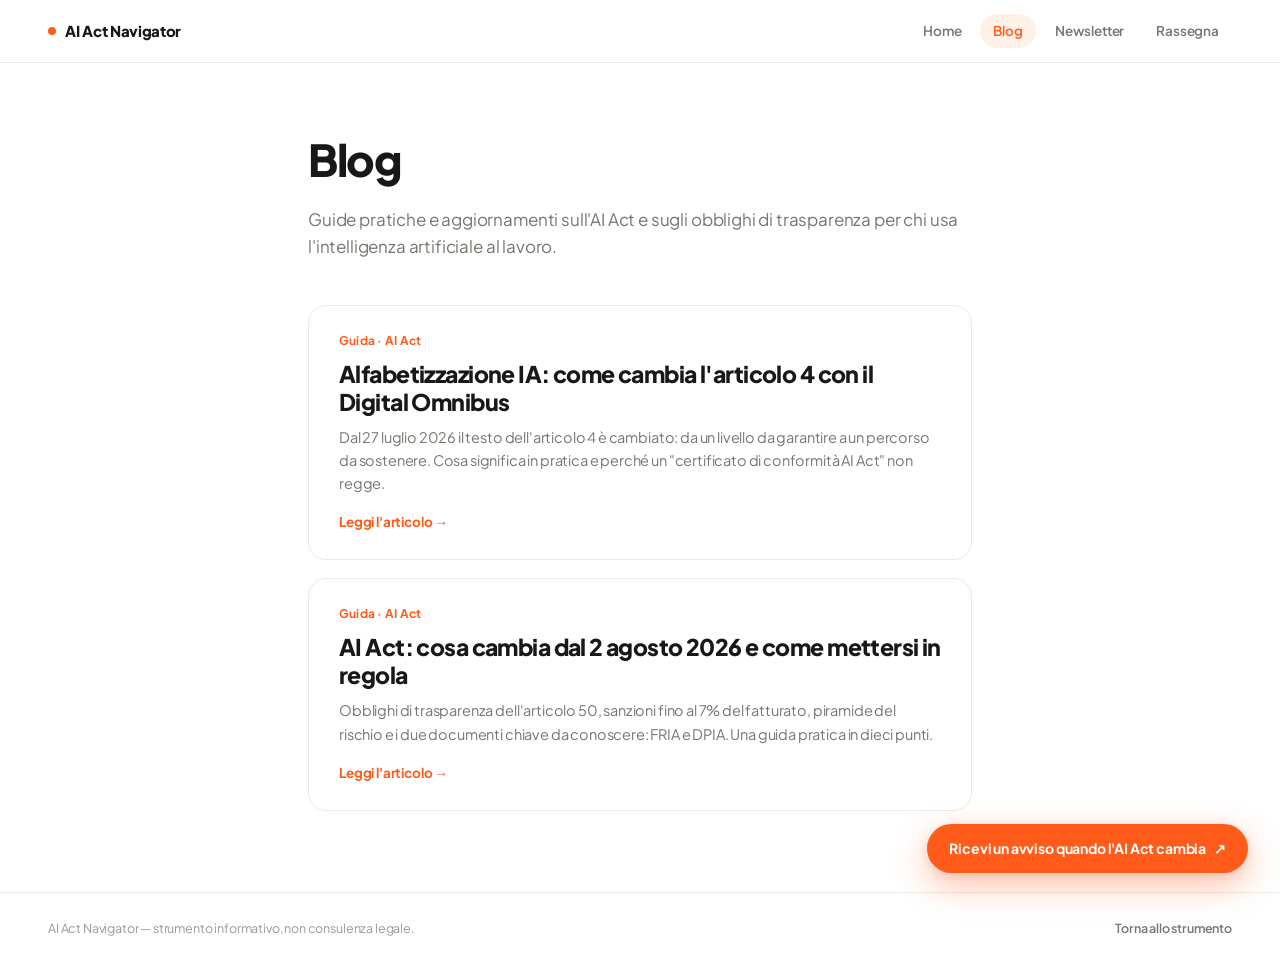
==== blog/index.html @ d11a92fd "Add files via upload" ====
<!DOCTYPE html>
<html lang="it">
<head>
<meta charset="UTF-8">
<meta name="viewport" content="width=device-width, initial-scale=1.0">
<title>Blog — AI Act Navigator</title>
<meta name="description" content="Guide pratiche e aggiornamenti sull'AI Act e sugli obblighi di trasparenza per chi usa l'intelligenza artificiale al lavoro.">
<link rel="canonical" href="https://aiactnavigator.it/blog/">
<meta property="og:type" content="website">
<meta property="og:site_name" content="AI Act Navigator">
<meta property="og:locale" content="it_IT">
<meta property="og:url" content="https://aiactnavigator.it/blog/">
<meta property="og:title" content="Blog — AI Act Navigator">
<meta property="og:description" content="Guide pratiche e aggiornamenti sull'AI Act e sugli obblighi di trasparenza per chi usa l'intelligenza artificiale al lavoro.">
<meta property="og:image" content="https://aiactnavigator.it/social-preview.png">
<meta name="twitter:card" content="summary_large_image">
<link rel="stylesheet" href="blog.css">
<script>
  window.POSTHOG_KEY  = "phc_ztKfsSiGTJtMEuhjNR8WUJCzQY9SNWQqMwgVBei7rF7u";   // Project API Key (EU)
  window.POSTHOG_HOST = "https://eu.i.posthog.com";     // UE (usa https://us.i.posthog.com se il progetto è negli USA)
  if (window.POSTHOG_KEY && window.POSTHOG_KEY.indexOf("<") === -1) {
    !function(t,e){var o,n,p,r;e.__SV||(window.posthog=e,e._i=[],e.init=function(i,s,a){function g(t,e){var o=e.split(".");2==o.length&&(t=t[o[0]],e=o[1]),t[e]=function(){t.push([e].concat(Array.prototype.slice.call(arguments,0)))}}(p=t.createElement("script")).type="text/javascript",p.async=!0,p.src=s.api_host+"/static/array.js",(r=t.getElementsByTagName("script")[0]).parentNode.insertBefore(p,r);var u=e;for(void 0!==a?u=e[a]=[]:a="posthog",u.people=u.people||[],u.toString=function(t){var e="posthog";return"posthog"!==a&&(e+="."+a),t||(e+=" (stub)"),e},u.people.toString=function(){return u.toString(1)+".people (stub)"},o="capture identify alias people.set people.set_once set_config register register_once unregister opt_out_capturing has_opted_out_capturing opt_in_capturing reset isFeatureEnabled onFeatureFlags getFeatureFlag getFeatureFlagPayload reloadFeatureFlags group updateEarlyAccessFeatureEnrollment getEarlyAccessFeatures getActiveMatchingSurveys getSurveys getNextSurveyStep onSessionId".split(" "),n=0;n<o.length;n++)g(u,o[n]);e._i.push([i,s,a])},e.__SV=1)}(document,window.posthog||[]);
    posthog.init(window.POSTHOG_KEY,{api_host:window.POSTHOG_HOST,persistence:"memory",capture_pageview:true});
  }
</script>
</head>
<body>
<header class="site-head">
  <a class="site-brand" href="/"><span class="dot"></span>AI Act Navigator</a>
  <nav class="site-nav">
    <a href="/">Home</a>
    <a href="/blog/" class="is-active">Blog</a>
    <a href="/newsletter/">Newsletter</a>
    <a href="/parlano/">Rassegna</a>
  </nav>
</header>
<div class="blog-head">
  <h1>Blog</h1>
  <p>Guide pratiche e aggiornamenti sull'AI Act e sugli obblighi di trasparenza per chi usa l'intelligenza artificiale al lavoro.</p>
</div>
<div class="post-list">
  <a class="post-card" href="/blog/ai-act-formazione-certificazione.html">
    <div class="pc-kicker">Guida · AI Act</div>
    <h2>Alfabetizzazione IA: come cambia l'articolo 4 con il Digital Omnibus</h2>
    <p>Dal 27 luglio 2026 il testo dell'articolo 4 è cambiato: da un livello da garantire a un percorso da sostenere. Cosa significa in pratica e perché un "certificato di conformità AI Act" non regge.</p>
    <span class="pc-more">Leggi l'articolo →</span>
  </a>
  <a class="post-card" href="/blog/ai-act-2-agosto-2026.html">
    <div class="pc-kicker">Guida · AI Act</div>
    <h2>AI Act: cosa cambia dal 2 agosto 2026 e come mettersi in regola</h2>
    <p>Obblighi di trasparenza dell'articolo 50, sanzioni fino al 7% del fatturato, piramide del rischio e i due documenti chiave da conoscere: FRIA e DPIA. Una guida pratica in dieci punti.</p>
    <span class="pc-more">Leggi l'articolo →</span>
  </a>
</div>
<footer class="site-foot">
  <span>AI Act Navigator — strumento informativo, non consulenza legale.</span>
  <span><a href="/">Torna allo strumento</a></span>
</footer>
<a class="nl-float" href="/newsletter/">Ricevi un avviso quando l'AI Act cambia <span aria-hidden="true">↗</span></a>
</body>
</html>
---- blog/blog.css ----
@font-face{font-family:'Plus Jakarta Sans';font-style:normal;font-weight:200 800;font-display:swap;src:url([data-uri]) format('woff2')}
:root{
  --bg:#ffffff;--card:#ffffff;--panel:#f6f6f3;--panel-2:#f0efea;
  --line:#eae9e3;--line-2:#dddbd3;--txt:#181817;--muted:#77756e;--muted-2:#9a988f;
  --accent:#ff5b1a;--accent-soft:#fff0e8;--black:#131311;
  --green:#1f8f5c;--green-bg:#e7f3ec;--red:#c8324b;--red-bg:#fbe6ea;
}
*{box-sizing:border-box}
html{scroll-behavior:smooth}
html,body{margin:0;padding:0}
body{background:var(--bg);color:var(--txt);
  font-family:"Plus Jakarta Sans",-apple-system,BlinkMacSystemFont,"Segoe UI",Roboto,Helvetica,Arial,sans-serif;
  line-height:1.5;-webkit-font-smoothing:antialiased;letter-spacing:-.01em}
a{color:inherit}

/* ---------- top nav ---------- */
.site-head{position:sticky;top:0;z-index:50;display:flex;align-items:center;justify-content:space-between;
  gap:16px;padding:14px clamp(20px,4vw,48px);background:rgba(255,255,255,.86);backdrop-filter:saturate(180%) blur(10px);
  border-bottom:1px solid var(--line)}
.site-brand{display:inline-flex;align-items:center;gap:9px;font-weight:800;font-size:15px;letter-spacing:-.02em;text-decoration:none;color:var(--txt)}
.site-brand .dot{width:8px;height:8px;border-radius:50%;background:var(--accent)}
.site-nav{display:flex;gap:6px}
.site-nav a{font-size:13.5px;font-weight:600;color:var(--muted);text-decoration:none;padding:7px 13px;border-radius:999px;transition:.15s}
.site-nav a:hover{color:var(--txt);background:var(--panel)}
.site-nav a.is-active{color:var(--accent);background:var(--accent-soft)}

/* ---------- article layout ---------- */
.article-shell{max-width:1180px;margin:0 auto;padding:0 clamp(20px,4vw,48px)}
.article-grid{display:grid;grid-template-columns:238px minmax(0,720px);gap:clamp(32px,5vw,72px);
  justify-content:center;align-items:start;padding:clamp(34px,5vh,64px) 0 clamp(64px,9vh,110px)}

/* indice laterale */
.toc{position:sticky;top:88px;align-self:start}
.toc-label{font-size:11px;font-weight:700;letter-spacing:.08em;text-transform:uppercase;color:var(--muted-2);margin:0 0 14px;padding-left:26px}
.toc nav{display:flex;flex-direction:column;gap:2px}
.toc a{position:relative;display:block;text-decoration:none;color:var(--muted);font-size:13.5px;line-height:1.4;
  font-weight:500;padding:7px 8px 7px 26px;border-radius:8px;transition:.15s}
.toc a::before{content:"";position:absolute;left:0;top:50%;transform:translateY(-50%);width:14px;height:2px;
  border-radius:2px;background:var(--line-2);transition:.18s}
.toc a:hover{color:var(--txt)}
.toc a:hover::before{background:var(--muted-2)}
.toc a.active{color:var(--accent);font-weight:700}
.toc a.active::before{background:var(--accent);width:20px;left:-2px}

/* colonna testo */
.post{min-width:0}
.post-kicker{font-size:12.5px;font-weight:700;letter-spacing:.02em;color:var(--accent);margin:0 0 14px}
.post h1{font-size:clamp(28px,4vw,40px);line-height:1.12;font-weight:800;letter-spacing:-.03em;margin:0 0 16px}
.post-meta{font-size:13px;color:var(--muted-2);font-weight:500;margin:0 0 30px}
.post .lead{font-size:clamp(16px,1.9vw,18.5px);line-height:1.6;color:var(--txt);margin:0 0 20px}
.post p{font-size:16px;line-height:1.72;color:#2b2a27;margin:0 0 18px}
.post h2{font-size:clamp(21px,2.6vw,26px);font-weight:800;letter-spacing:-.025em;line-height:1.2;
  margin:52px 0 16px;padding-top:6px;scroll-margin-top:92px}
.post h3{font-size:clamp(17px,2vw,19px);font-weight:700;letter-spacing:-.02em;margin:34px 0 12px;scroll-margin-top:92px}
.post ul,.post ol{margin:0 0 18px;padding-left:22px}
.post li{font-size:16px;line-height:1.66;color:#2b2a27;margin:0 0 9px}
.post li::marker{color:var(--muted-2)}
.post strong{font-weight:700;color:var(--txt)}
.post a{color:var(--accent);text-decoration:none;font-weight:600;border-bottom:1px solid transparent;transition:.15s}
.post a:hover{border-bottom-color:var(--accent)}
.post hr{border:none;height:1px;background:var(--line);margin:44px 0}

/* tabella */
.table-wrap{overflow-x:auto;margin:0 0 22px;border:1px solid var(--line);border-radius:14px}
.post table{width:100%;border-collapse:collapse;font-size:14.5px;min-width:520px}
.post th,.post td{text-align:left;padding:13px 16px;vertical-align:top;line-height:1.5;border-bottom:1px solid var(--line)}
.post thead th{background:var(--panel);font-weight:700;color:var(--txt);font-size:13.5px}
.post tbody tr:last-child td{border-bottom:none}
.post td:first-child,.post th:first-child{font-weight:600;color:var(--txt);background:#fcfcfb;width:26%}

/* outro + cta */
.dl-row{display:flex;flex-wrap:wrap;gap:10px;margin:2px 0 22px}
.post a.dl-btn{display:inline-flex;align-items:center;gap:8px;font-size:13.5px;font-weight:600;color:var(--txt);text-decoration:none;background:var(--card);border:1px solid var(--line);border-bottom:1px solid var(--line);border-radius:10px;padding:9px 14px;transition:.15s}
.post a.dl-btn:hover{border-color:var(--accent);color:var(--accent)}
.dl-btn svg{width:16px;height:16px;color:var(--accent);flex:none}
.dl-note{font-size:12.5px;color:var(--muted-2);margin:0 0 22px}
.post .lawquote{border-left:3px solid var(--line-2);padding:4px 0 4px 16px;margin:0 0 18px;color:#3a3a37;font-size:15px;line-height:1.65}
.nl-float{position:fixed;right:clamp(16px,3vw,32px);bottom:clamp(16px,3vh,32px);z-index:60;display:inline-flex;align-items:center;gap:8px;background:var(--accent);color:#fff;text-decoration:none;font-weight:700;font-size:14px;padding:14px 22px;border-radius:999px;box-shadow:0 12px 34px rgba(255,91,26,.38),0 2px 10px rgba(24,22,18,.12);border-bottom:none;transition:.16s}
.nl-float:hover{background:#e24a0f;color:#fff;transform:translateY(-2px);box-shadow:0 16px 40px rgba(255,91,26,.46),0 3px 12px rgba(24,22,18,.14)}
.nl-float.left{left:clamp(16px,3vw,32px);right:auto}
@media(max-width:560px){.nl-float{font-size:13px;padding:12px 16px;right:12px;bottom:12px}.nl-float.left{left:12px;right:auto}}
.post-outro{font-size:15.5px;line-height:1.7;color:var(--muted);font-style:italic}
.post-cta{margin-top:40px;padding:26px 28px;background:var(--panel);border:1px solid var(--line);border-radius:18px;
  display:flex;flex-wrap:wrap;align-items:center;justify-content:space-between;gap:16px}
.post-cta p{margin:0;font-size:16px;font-weight:600;color:var(--txt)}
.post a.cta-btn{display:inline-flex;align-items:center;gap:8px;background:var(--accent);color:#fff;text-decoration:none;border-bottom:none;
  font-weight:700;font-size:14.5px;padding:13px 22px;border-radius:999px;box-shadow:0 8px 22px rgba(255,91,26,.28);transition:.15s;white-space:nowrap}
.post a.cta-btn:hover{transform:translateY(-1px);color:#fff;border-bottom:none}

/* ---------- blog index ---------- */
.blog-head{max-width:760px;margin:0 auto;padding:clamp(40px,7vh,80px) clamp(20px,4vw,48px) 8px}
.blog-head h1{font-size:clamp(30px,4.4vw,44px);font-weight:800;letter-spacing:-.03em;margin:0 0 14px}
.blog-head p{font-size:clamp(15px,1.8vw,17px);line-height:1.6;color:var(--muted);margin:0}
.post-list{max-width:760px;margin:0 auto;padding:clamp(28px,4vh,44px) clamp(20px,4vw,48px) clamp(60px,9vh,110px);display:flex;flex-direction:column;gap:18px}
.post-card{display:block;text-decoration:none;color:inherit;border:1px solid var(--line);border-radius:18px;
  padding:26px clamp(22px,3vw,30px);transition:.16s;background:var(--card)}
.post-card:hover{border-color:var(--line-2);box-shadow:0 12px 30px rgba(24,22,18,.06);transform:translateY(-2px)}
.post-card .pc-kicker{font-size:12px;font-weight:700;letter-spacing:.02em;color:var(--accent);margin:0 0 10px}
.post-card h2{font-size:clamp(19px,2.4vw,23px);font-weight:800;letter-spacing:-.025em;line-height:1.22;margin:0 0 10px;color:var(--txt)}
.post-card p{font-size:14.5px;line-height:1.6;color:var(--muted);margin:0 0 14px}
.post-card .pc-more{font-size:13.5px;font-weight:700;color:var(--accent);display:inline-flex;align-items:center;gap:6px}

/* ---------- footer ---------- */
.site-foot{border-top:1px solid var(--line);padding:26px clamp(20px,4vw,48px);display:flex;flex-wrap:wrap;gap:8px 20px;
  align-items:center;justify-content:space-between;font-size:12.5px;color:var(--muted-2)}
.site-foot a{color:var(--muted);text-decoration:none;font-weight:600}
.site-foot a:hover{color:var(--accent)}

/* ---------- responsive ---------- */
@media(max-width:900px){
  .article-grid{grid-template-columns:minmax(0,720px);just-content:center;padding-top:30px}
  .toc{display:none}
}
@media(max-width:520px){
  .post p,.post li{font-size:15.5px}
  .post-cta{flex-direction:column;align-items:flex-start}
}
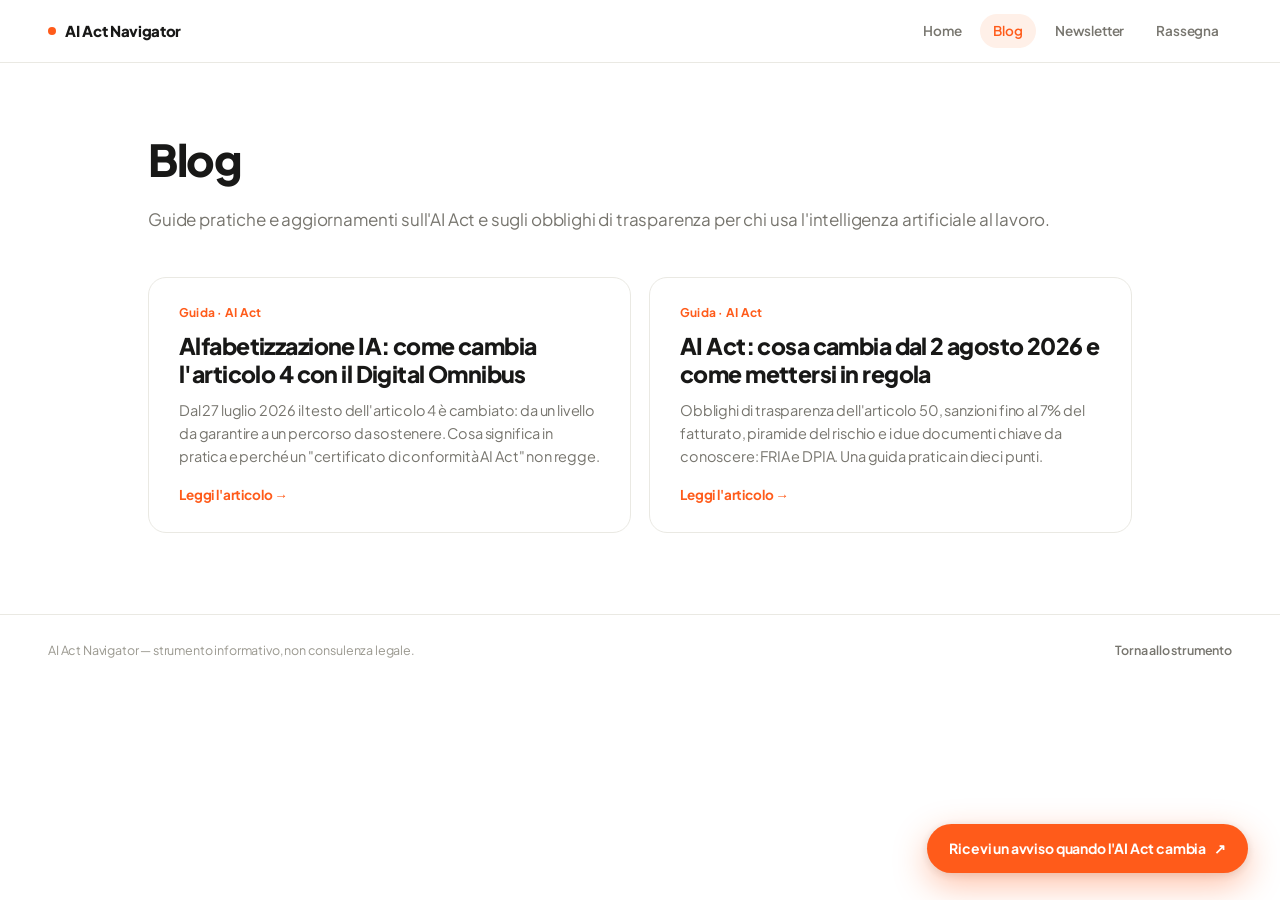
==== commit 3290c89a: "Add files via upload" ====
--- a/blog/index.html
+++ b/blog/index.html
@@ -57,5 +57,6 @@
   <span><a href="/">Torna allo strumento</a></span>
 </footer>
 <a class="nl-float" href="/newsletter/">Ricevi un avviso quando l'AI Act cambia <span aria-hidden="true">↗</span></a>
+<script>(function(){var btn=document.querySelector('.nl-float'),ft=document.querySelector('.site-foot');if(!btn||!ft||!('IntersectionObserver' in window))return;new IntersectionObserver(function(es){es.forEach(function(e){btn.classList.toggle('at-end',e.isIntersecting);});},{threshold:0}).observe(ft);})();</script>
 </body>
 </html>
--- a/blog/blog.css
+++ b/blog/blog.css
@@ -73,12 +73,27 @@
 .post a.dl-btn{display:inline-flex;align-items:center;gap:8px;font-size:13.5px;font-weight:600;color:var(--txt);text-decoration:none;background:var(--card);border:1px solid var(--line);border-bottom:1px solid var(--line);border-radius:10px;padding:9px 14px;transition:.15s}
 .post a.dl-btn:hover{border-color:var(--accent);color:var(--accent)}
 .dl-btn svg{width:16px;height:16px;color:var(--accent);flex:none}
+.art-fig{margin:24px 0}
+.art-fig img{display:block;width:100%;border-radius:14px;border:1px solid var(--line)}
+.art-fig figcaption{font-size:12.5px;color:var(--muted-2);margin-top:8px;text-align:center;line-height:1.5}
+.art-ph{display:flex;flex-direction:column;align-items:center;justify-content:center;gap:6px;text-align:center;min-height:210px;background:var(--panel);border:1.5px dashed var(--line-2);border-radius:14px;color:var(--muted);font-size:13px;line-height:1.5;padding:26px}
+.art-ph b{color:var(--accent);font-weight:700;font-size:12px;letter-spacing:.04em;text-transform:uppercase}
+.eu-icons{display:flex;flex-wrap:wrap;gap:14px;margin:22px 0}
+.eu-icon{flex:1;min-width:150px;display:flex;flex-direction:column;align-items:center;gap:12px;text-align:center;background:var(--card);border:1px solid var(--line);border-radius:14px;padding:22px 16px}
+.eu-icon .eu-ph{width:60px;height:60px;display:flex;align-items:center;justify-content:center;background:var(--panel);border:1.5px dashed var(--line-2);border-radius:10px;color:var(--muted-2);font-size:10px;text-align:center;line-height:1.2}
+.eu-icon img{height:46px;width:auto;max-width:100%}
+.eu-icon b{font-size:13.5px;color:var(--txt)}
+.eu-icon span{font-size:12px;color:var(--muted);line-height:1.45}
 .dl-note{font-size:12.5px;color:var(--muted-2);margin:0 0 22px}
 .post .lawquote{border-left:3px solid var(--line-2);padding:4px 0 4px 16px;margin:0 0 18px;color:#3a3a37;font-size:15px;line-height:1.65}
 .nl-float{position:fixed;right:clamp(16px,3vw,32px);bottom:clamp(16px,3vh,32px);z-index:60;display:inline-flex;align-items:center;gap:8px;background:var(--accent);color:#fff;text-decoration:none;font-weight:700;font-size:14px;padding:14px 22px;border-radius:999px;box-shadow:0 12px 34px rgba(255,91,26,.38),0 2px 10px rgba(24,22,18,.12);border-bottom:none;transition:.16s}
 .nl-float:hover{background:#e24a0f;color:#fff;transform:translateY(-2px);box-shadow:0 16px 40px rgba(255,91,26,.46),0 3px 12px rgba(24,22,18,.14)}
 .nl-float.left{left:clamp(16px,3vw,32px);right:auto}
-@media(max-width:560px){.nl-float{font-size:13px;padding:12px 16px;right:12px;bottom:12px}.nl-float.left{left:12px;right:auto}}
+@media(max-width:560px){
+  .nl-float,.nl-float.left{left:50%;right:auto;transform:translateX(-50%);font-size:13px;padding:12px 18px;bottom:14px;opacity:.5}
+  .nl-float:hover{transform:translateX(-50%)}
+  .nl-float.at-end{opacity:1}
+}
 .post-outro{font-size:15.5px;line-height:1.7;color:var(--muted);font-style:italic}
 .post-cta{margin-top:40px;padding:26px 28px;background:var(--panel);border:1px solid var(--line);border-radius:18px;
   display:flex;flex-wrap:wrap;align-items:center;justify-content:space-between;gap:16px}
@@ -88,10 +103,11 @@
 .post a.cta-btn:hover{transform:translateY(-1px);color:#fff;border-bottom:none}
 
 /* ---------- blog index ---------- */
-.blog-head{max-width:760px;margin:0 auto;padding:clamp(40px,7vh,80px) clamp(20px,4vw,48px) 8px}
+.blog-head{max-width:1080px;margin:0 auto;padding:clamp(40px,7vh,80px) clamp(20px,4vw,48px) 8px}
 .blog-head h1{font-size:clamp(30px,4.4vw,44px);font-weight:800;letter-spacing:-.03em;margin:0 0 14px}
 .blog-head p{font-size:clamp(15px,1.8vw,17px);line-height:1.6;color:var(--muted);margin:0}
-.post-list{max-width:760px;margin:0 auto;padding:clamp(28px,4vh,44px) clamp(20px,4vw,48px) clamp(60px,9vh,110px);display:flex;flex-direction:column;gap:18px}
+.post-list{max-width:1080px;margin:0 auto;padding:clamp(28px,4vh,44px) clamp(20px,4vw,48px) clamp(60px,9vh,110px);display:grid;grid-template-columns:repeat(2,1fr);gap:18px}
+  @media(max-width:760px){.post-list{grid-template-columns:1fr}}
 .post-card{display:block;text-decoration:none;color:inherit;border:1px solid var(--line);border-radius:18px;
   padding:26px clamp(22px,3vw,30px);transition:.16s;background:var(--card)}
 .post-card:hover{border-color:var(--line-2);box-shadow:0 12px 30px rgba(24,22,18,.06);transform:translateY(-2px)}
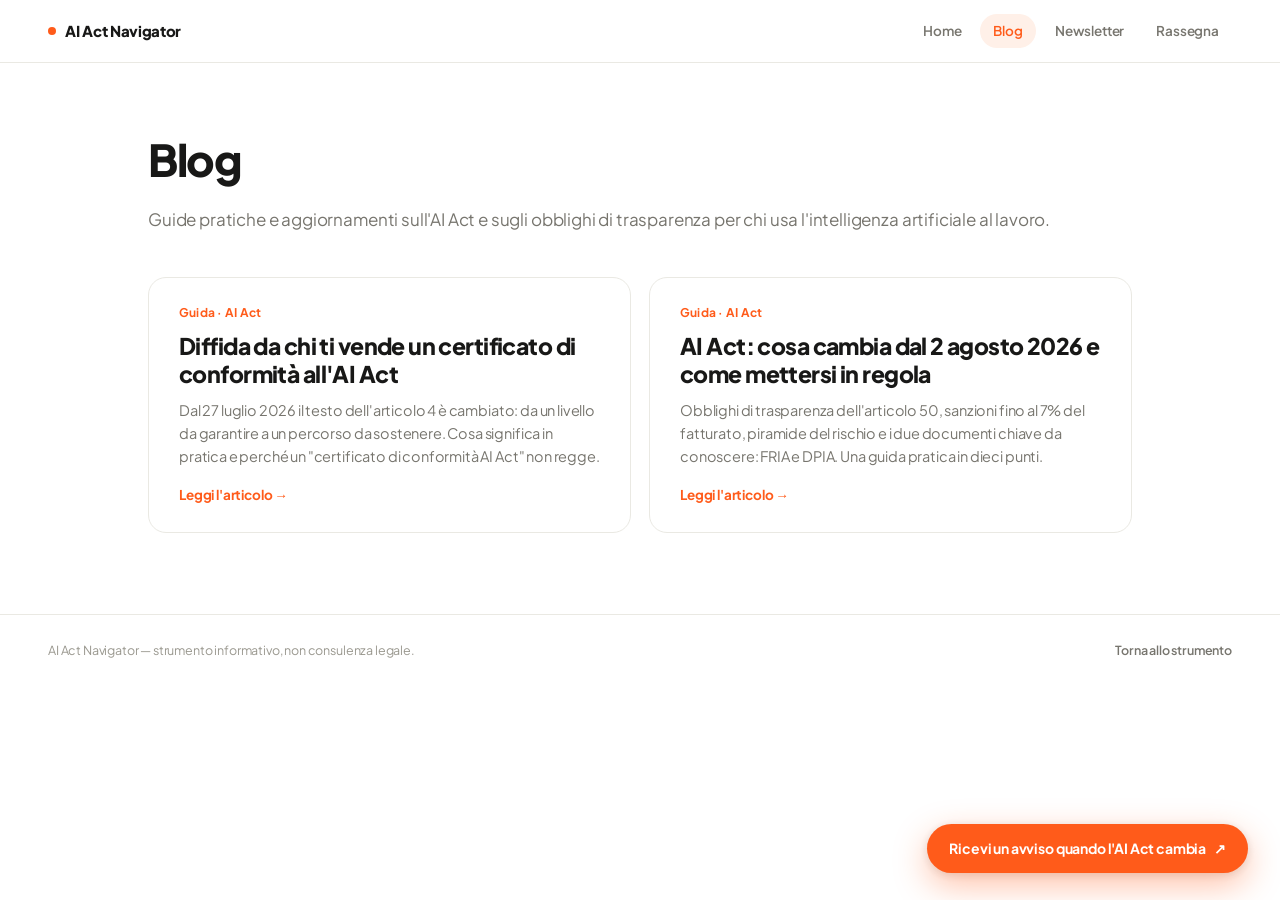
==== commit 9a8e4163: "Add files via upload" ====
--- a/blog/index.html
+++ b/blog/index.html
@@ -34,6 +34,24 @@
     <a href="/parlano/">Rassegna</a>
   </nav>
 </header>
+<button class="hamburger" id="hamburger" aria-label="Apri menu" onclick="var m=document.getElementById('mobileMenu');var o=!m.classList.contains('open');m.classList.toggle('open',o);this.classList.toggle('is-open',o);m.setAttribute('aria-hidden',!o);document.body.style.overflow=o?'hidden':''"><span></span><span></span><span></span></button>
+<nav class="mobile-menu" id="mobileMenu" aria-hidden="true">
+  <a class="mm-item" href="/">Home</a>
+  <a class="mm-item" href="/blog/">Blog</a>
+  <a class="mm-item" href="/newsletter/">Newsletter</a>
+  <a class="mm-item" href="/parlano/">Rassegna</a>
+  <a class="mm-item" href="/?m=ref">Riferimenti rapidi: sanzioni e date chiave</a>
+  <a class="mm-item" href="/?m=credits">Credits</a>
+  <a class="mm-item" href="/?m=privacy">Privacy</a>
+  <a class="mm-item" href="/?m=contrib">Vuoi aiutarmi a migliorare il sito?</a>
+  <div class="mm-sponsor">
+    <p class="sponsor-title">Sponsor del progetto</p>
+    <div class="sponsor-row">
+      <a class="sponsor-card" href="https://www.ansmm.it/?utm_source=aiactnavigator.it&utm_medium=referral&utm_campaign=sponsor" target="_blank" rel="noopener sponsored"><img src="/sponsor-ansmm.png" alt="ANSMM — Associazione Nazionale Social Media Manager"></a>
+      <a class="sponsor-card" href="https://www.ots-web.com/?utm_source=aiactnavigator.it&utm_medium=referral&utm_campaign=sponsor" target="_blank" rel="noopener sponsored"><img src="/sponsor-ots.png" alt="OTS"></a>
+    </div>
+  </div>
+</nav>
 <div class="blog-head">
   <h1>Blog</h1>
   <p>Guide pratiche e aggiornamenti sull'AI Act e sugli obblighi di trasparenza per chi usa l'intelligenza artificiale al lavoro.</p>
@@ -41,7 +59,7 @@
 <div class="post-list">
   <a class="post-card" href="/blog/ai-act-formazione-certificazione.html">
     <div class="pc-kicker">Guida · AI Act</div>
-    <h2>Alfabetizzazione IA: come cambia l'articolo 4 con il Digital Omnibus</h2>
+    <h2>Diffida da chi ti vende un certificato di conformità all'AI Act</h2>
     <p>Dal 27 luglio 2026 il testo dell'articolo 4 è cambiato: da un livello da garantire a un percorso da sostenere. Cosa significa in pratica e perché un "certificato di conformità AI Act" non regge.</p>
     <span class="pc-more">Leggi l'articolo →</span>
   </a>
--- a/blog/blog.css
+++ b/blog/blog.css
@@ -24,7 +24,21 @@
 .site-nav a:hover{color:var(--txt);background:var(--panel)}
 .site-nav a.is-active{color:var(--accent);background:var(--accent-soft)}
 
-/* ---------- article layout ---------- */
+.ham{display:none;flex-direction:column;justify-content:center;gap:5px;width:40px;height:40px;border:1px solid var(--line);border-radius:11px;background:#fff;cursor:pointer;padding:0 10px;flex:none}
+.ham span{display:block;height:2px;width:100%;background:var(--txt);border-radius:2px;transition:.2s}
+.ham.is-open span:nth-child(1){transform:translateY(7px) rotate(45deg)}
+.ham.is-open span:nth-child(2){opacity:0}
+.ham.is-open span:nth-child(3){transform:translateY(-7px) rotate(-45deg)}
+.mnav{display:none}
+@media(max-width:680px){
+.site-nav{display:none}
+.ham{display:flex;position:fixed;top:13px;right:16px;z-index:130}
+.mnav{display:block;position:fixed;top:0;left:0;right:0;z-index:120;background:#fff;border-bottom:1px solid var(--line);padding:72px 22px 22px;transform:translateY(-112%);transition:transform .26s ease;box-shadow:0 14px 34px rgba(24,22,18,.14)}
+.mnav.open{transform:translateY(0)}
+.mnav a{display:block;padding:14px 6px;font-size:16px;font-weight:600;color:var(--txt);text-decoration:none;border-bottom:1px solid var(--line)}
+.mnav a:last-child{border-bottom:none}
+}
+  /* ---------- article layout ---------- */
 .article-shell{max-width:1180px;margin:0 auto;padding:0 clamp(20px,4vw,48px)}
 .article-grid{display:grid;grid-template-columns:238px minmax(0,720px);gap:clamp(32px,5vw,72px);
   justify-content:center;align-items:start;padding:clamp(34px,5vh,64px) 0 clamp(64px,9vh,110px)}
@@ -131,3 +145,24 @@
   .post p,.post li{font-size:15.5px}
   .post-cta{flex-direction:column;align-items:flex-start}
 }
+
+
+  .hamburger{display:none}
+  .mobile-menu{display:none}
+  @media(max-width:680px){
+    .site-nav{display:none}
+    .hamburger{display:flex;flex-direction:column;justify-content:center;gap:5px;position:fixed;top:14px;right:14px;z-index:120;width:44px;height:44px;border:1px solid var(--line);border-radius:12px;background:#fff;cursor:pointer;padding:0 11px}
+    .hamburger span{display:block;height:2px;width:100%;background:var(--txt);border-radius:2px;transition:.2s}
+    .hamburger.is-open span:nth-child(1){transform:translateY(7px) rotate(45deg)}
+    .hamburger.is-open span:nth-child(2){opacity:0}
+    .hamburger.is-open span:nth-child(3){transform:translateY(-7px) rotate(-45deg)}
+    .mobile-menu{display:block;position:fixed;top:0;left:0;right:0;z-index:110;background:#fff;border-bottom:1px solid var(--line);padding:74px 20px 24px;transform:translateY(-108%);transition:transform .26s ease;box-shadow:0 14px 34px rgba(24,22,18,.14);max-height:100vh;overflow:auto}
+    .mobile-menu.open{transform:translateY(0)}
+    .mm-item{display:block;width:100%;text-align:left;background:var(--panel);border:1px solid var(--line);border-radius:12px;padding:15px 16px;margin-bottom:10px;font-family:inherit;font-size:15px;font-weight:600;color:var(--txt);cursor:pointer;transition:.15s;text-decoration:none}
+    .mm-item:hover{border-color:var(--accent)}
+    .mm-sponsor{margin-top:16px;padding-top:16px;border-top:1px solid var(--line)}
+    .mm-sponsor .sponsor-title{margin:0 0 12px;font-size:15px;font-weight:700;letter-spacing:-.01em;color:var(--txt)}
+    .mm-sponsor .sponsor-row{display:flex;gap:12px;flex-wrap:wrap}
+    .mm-sponsor .sponsor-card{display:flex;align-items:center;justify-content:center;background:var(--card);border:1px solid var(--line);border-radius:14px;padding:14px 18px;height:78px;box-sizing:border-box;text-decoration:none}
+    .mm-sponsor .sponsor-card img{display:block;max-height:48px;width:auto}
+  }
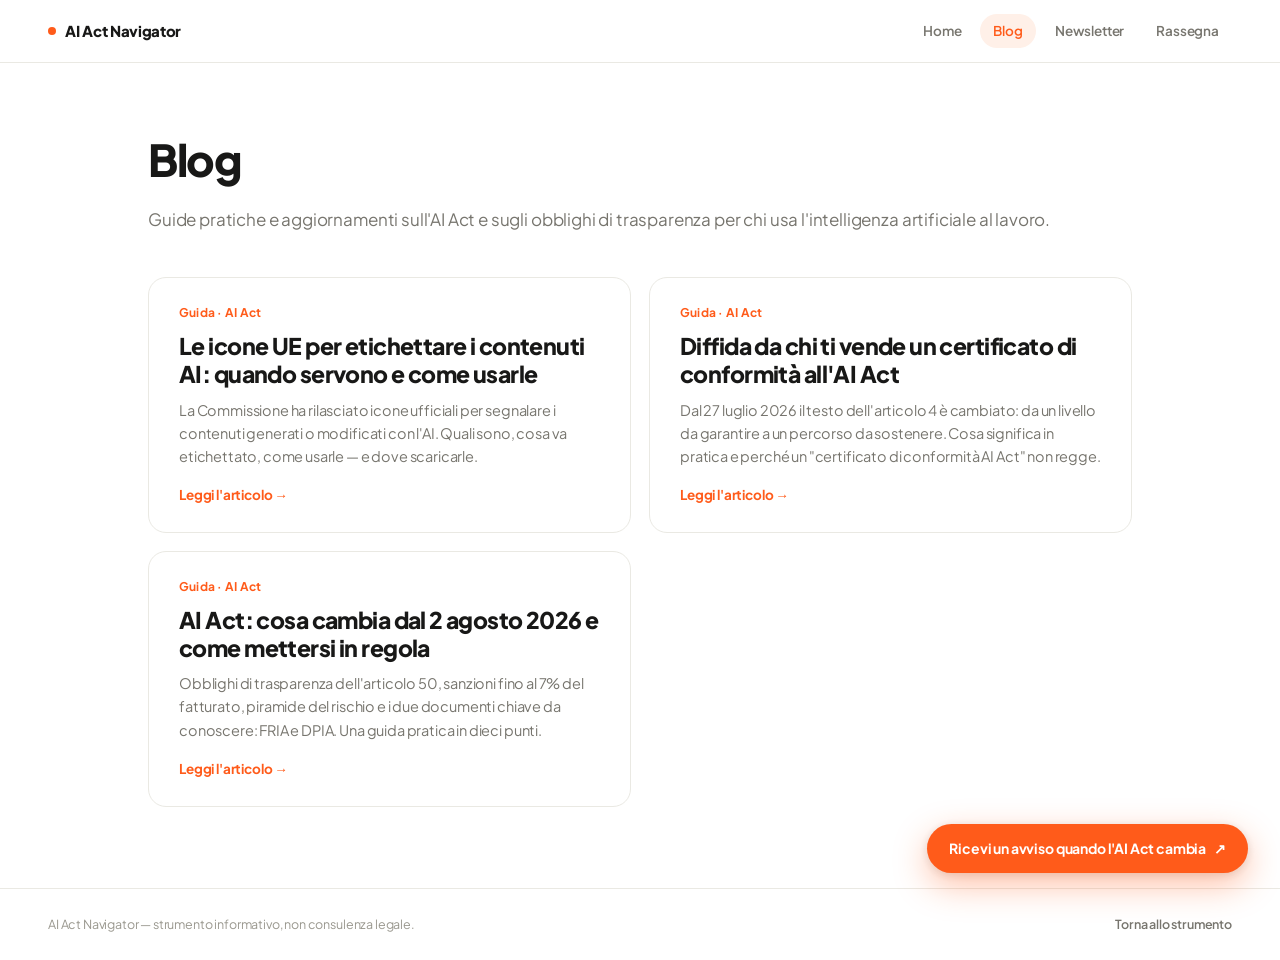
==== commit 702d8a40: "Add files via upload" ====
--- a/blog/index.html
+++ b/blog/index.html
@@ -57,6 +57,12 @@
   <p>Guide pratiche e aggiornamenti sull'AI Act e sugli obblighi di trasparenza per chi usa l'intelligenza artificiale al lavoro.</p>
 </div>
 <div class="post-list">
+  <a class="post-card" href="/blog/icone-ue-contenuti-ai.html">
+    <div class="pc-kicker">Guida · AI Act</div>
+    <h2>Le icone UE per etichettare i contenuti AI: quando servono e come usarle</h2>
+    <p>La Commissione ha rilasciato icone ufficiali per segnalare i contenuti generati o modificati con l'AI. Quali sono, cosa va etichettato, come usarle — e dove scaricarle.</p>
+    <span class="pc-more">Leggi l'articolo →</span>
+  </a>
   <a class="post-card" href="/blog/ai-act-formazione-certificazione.html">
     <div class="pc-kicker">Guida · AI Act</div>
     <h2>Diffida da chi ti vende un certificato di conformità all'AI Act</h2>
--- a/blog/blog.css
+++ b/blog/blog.css
@@ -89,6 +89,11 @@
 .dl-btn svg{width:16px;height:16px;color:var(--accent);flex:none}
 .art-fig{margin:24px 0}
 .art-fig img{display:block;width:100%;border-radius:14px;border:1px solid var(--line)}
+.art-fig.art-sm img{max-width:340px;margin:0 auto}
+.art-fig.art-hero img{max-width:460px;margin:0 auto}
+.art-pair{display:grid;grid-template-columns:1fr 1fr;gap:10px}
+.art-pair img{display:block;width:100%;border-radius:12px;border:1px solid var(--line)}
+@media(max-width:560px){.art-pair{grid-template-columns:1fr}}
 .art-fig figcaption{font-size:12.5px;color:var(--muted-2);margin-top:8px;text-align:center;line-height:1.5}
 .art-ph{display:flex;flex-direction:column;align-items:center;justify-content:center;gap:6px;text-align:center;min-height:210px;background:var(--panel);border:1.5px dashed var(--line-2);border-radius:14px;color:var(--muted);font-size:13px;line-height:1.5;padding:26px}
 .art-ph b{color:var(--accent);font-weight:700;font-size:12px;letter-spacing:.04em;text-transform:uppercase}
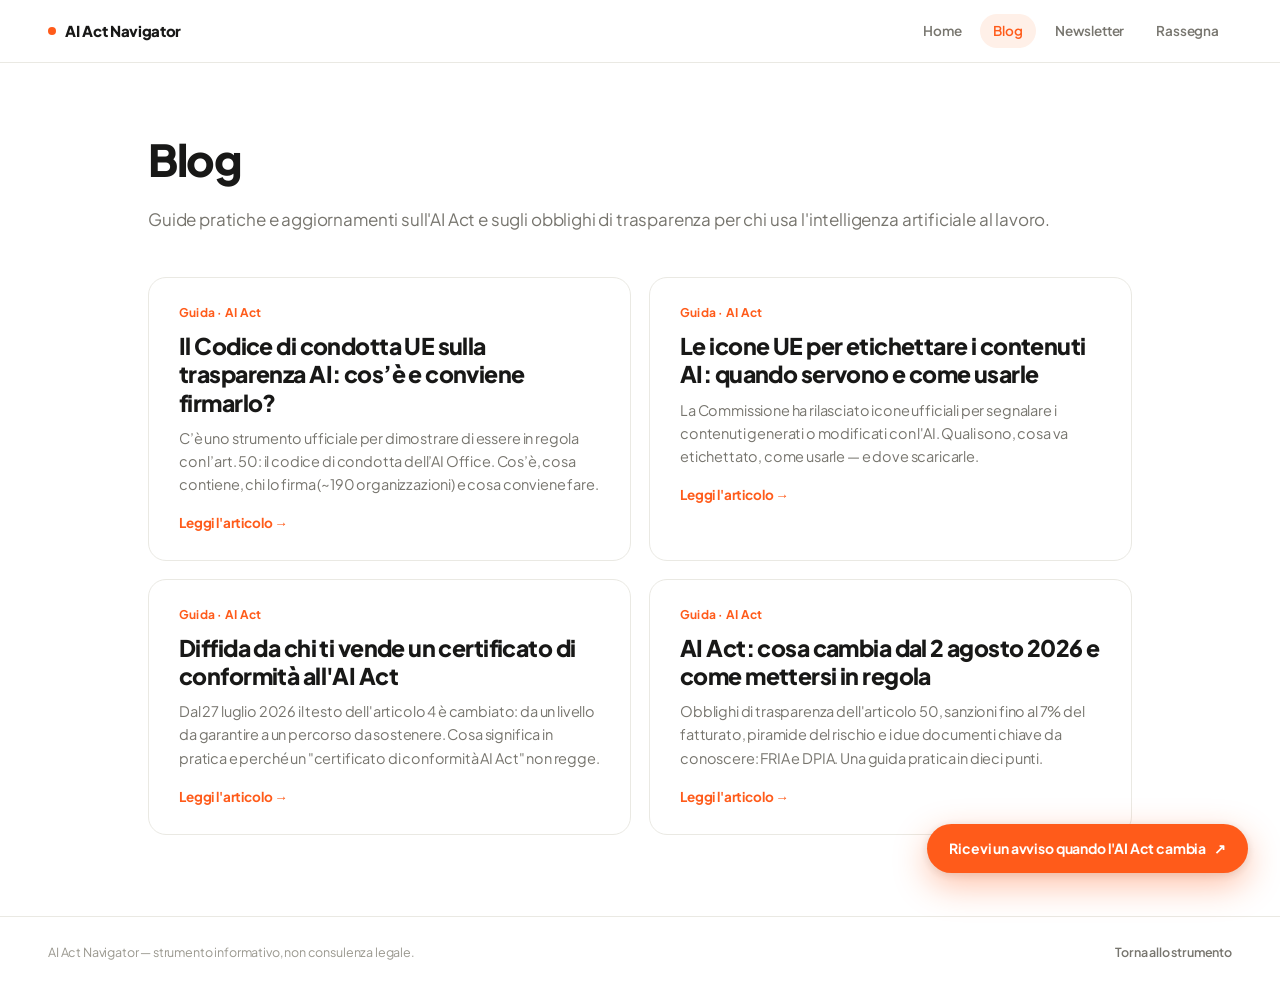
==== commit ae9b0cbf: "Add files via upload" ====
--- a/blog/index.html
+++ b/blog/index.html
@@ -57,6 +57,12 @@
   <p>Guide pratiche e aggiornamenti sull'AI Act e sugli obblighi di trasparenza per chi usa l'intelligenza artificiale al lavoro.</p>
 </div>
 <div class="post-list">
+  <a class="post-card" href="/blog/codice-condotta-trasparenza-ai.html">
+    <div class="pc-kicker">Guida · AI Act</div>
+    <h2>Il Codice di condotta UE sulla trasparenza AI: cos&rsquo;&egrave; e conviene firmarlo?</h2>
+    <p>C&rsquo;&egrave; uno strumento ufficiale per dimostrare di essere in regola con l&rsquo;art. 50: il codice di condotta dell&rsquo;AI Office. Cos&rsquo;&egrave;, cosa contiene, chi lo firma (~190 organizzazioni) e cosa conviene fare.</p>
+    <span class="pc-more">Leggi l'articolo &rarr;</span>
+  </a>
   <a class="post-card" href="/blog/icone-ue-contenuti-ai.html">
     <div class="pc-kicker">Guida · AI Act</div>
     <h2>Le icone UE per etichettare i contenuti AI: quando servono e come usarle</h2>
@@ -82,5 +88,49 @@
 </footer>
 <a class="nl-float" href="/newsletter/">Ricevi un avviso quando l'AI Act cambia <span aria-hidden="true">↗</span></a>
 <script>(function(){var btn=document.querySelector('.nl-float'),ft=document.querySelector('.site-foot');if(!btn||!ft||!('IntersectionObserver' in window))return;new IntersectionObserver(function(es){es.forEach(function(e){btn.classList.toggle('at-end',e.isIntersecting);});},{threshold:0}).observe(ft);})();</script>
+<!-- SEGNALE popup automatico (dopo 40s, una sola volta) -->
+<div class="sgnl-pop" id="sgnlPop" aria-hidden="true">
+  <button class="sgnl-x" onclick="sgnlClose()" aria-label="Chiudi">✕</button>
+  <div class="sgnl-card" role="dialog" aria-modal="true" aria-label="Iscriviti alla newsletter">
+    <p class="sgnl-kick">LA NEWSLETTER</p>
+    <h2 class="sgnl-title">SEGNALE</h2>
+    <p class="sgnl-by">di <span class="sgnl-dot"></span> AI Act Navigator</p>
+    <p class="sgnl-lead">Poche email, zero spam. Ti scrivo <b>solo quando l'AI Act cambia davvero</b>: cosa è cambiato, cosa devi fare e cosa rischi — spiegato in due minuti, senza allarmismi e senza fuffa.</p>
+    <p class="sgnl-sub">Per chi usa l'AI al lavoro e non vuole sorprese.</p>
+    <a class="sgnl-cta" href="/newsletter/">Iscriviti alla newsletter <span aria-hidden="true">↗</span></a>
+  </div>
+</div>
+<style>
+  .sgnl-pop{position:fixed;inset:0;z-index:9999;display:none;align-items:center;justify-content:center;padding:24px;background:rgba(24,22,18,.55);backdrop-filter:blur(3px);font-family:'Plus Jakarta Sans',system-ui,sans-serif}
+  .sgnl-pop.show{display:flex;animation:sgnlOv .25s ease}
+  @keyframes sgnlOv{from{opacity:0}to{opacity:1}}
+  .sgnl-card{position:relative;background:#fff;border-radius:22px;width:100%;max-width:560px;padding:44px 40px 40px;text-align:center;box-shadow:0 30px 80px rgba(24,22,18,.35);animation:sgnlIn .28s ease}
+  @keyframes sgnlIn{from{opacity:0;transform:translateY(14px) scale(.98)}to{opacity:1;transform:none}}
+  .sgnl-x{position:absolute;top:-44px;right:0;z-index:1;background:transparent;border:0;color:#fff;font-size:30px;line-height:1;cursor:pointer;font-family:inherit;opacity:.9}
+  .sgnl-x:hover{opacity:1}
+  .sgnl-kick{margin:0 0 10px;font-size:12px;font-weight:700;letter-spacing:.18em;color:#9a988f}
+  .sgnl-title{margin:0;font-size:clamp(48px,9vw,84px);font-weight:800;letter-spacing:-.03em;line-height:.95;color:#181817}
+  .sgnl-by{margin:16px 0 0;font-size:17px;font-weight:800;letter-spacing:-.01em;color:#181817;display:flex;align-items:center;justify-content:center;gap:8px}
+  .sgnl-dot{width:9px;height:9px;border-radius:50%;background:#ff5b1a;display:inline-block}
+  .sgnl-lead{max-width:440px;margin:22px auto 0;font-size:15.5px;line-height:1.6;color:#77756e}
+  .sgnl-lead b{color:#181817}
+  .sgnl-sub{margin:16px 0 0;font-size:13.5px;color:#9a988f}
+  .sgnl-cta{display:inline-flex;align-items:center;gap:8px;margin-top:26px;background:#ff5b1a;color:#fff;text-decoration:none;font-weight:700;font-size:15px;padding:15px 28px;border-radius:999px;box-shadow:0 10px 26px rgba(255,91,26,.32);transition:.15s}
+  .sgnl-cta:hover{background:#e24a0f}
+  @media(max-width:560px){.sgnl-card{padding:40px 22px 30px}.sgnl-x{top:10px;right:14px;font-size:24px}}
+</style>
+<script>
+(function(){
+  try{ if(localStorage.getItem('sgnl_seen')) return; }catch(e){}
+  var shown=false;
+  window.sgnlClose=function(){var p=document.getElementById('sgnlPop');if(!p)return;p.classList.remove('show');p.setAttribute('aria-hidden','true');document.body.style.overflow='';};
+  function show(){if(shown)return;shown=true;var p=document.getElementById('sgnlPop');if(!p)return;p.classList.add('show');p.setAttribute('aria-hidden','false');try{localStorage.setItem('sgnl_seen','1');}catch(e){}}
+  setTimeout(show,40000);
+  var pop=document.getElementById('sgnlPop');
+  if(pop)pop.addEventListener('click',function(e){if(e.target===this)window.sgnlClose();});
+  document.addEventListener('keydown',function(e){if(e.key==='Escape')window.sgnlClose();});
+})();
+</script>
+
 </body>
 </html>
--- a/blog/blog.css
+++ b/blog/blog.css
@@ -105,11 +105,11 @@
 .eu-icon span{font-size:12px;color:var(--muted);line-height:1.45}
 .dl-note{font-size:12.5px;color:var(--muted-2);margin:0 0 22px}
 .post .lawquote{border-left:3px solid var(--line-2);padding:4px 0 4px 16px;margin:0 0 18px;color:#3a3a37;font-size:15px;line-height:1.65}
-.nl-float{position:fixed;right:clamp(16px,3vw,32px);bottom:clamp(16px,3vh,32px);z-index:60;display:inline-flex;align-items:center;gap:8px;background:var(--accent);color:#fff;text-decoration:none;font-weight:700;font-size:14px;padding:14px 22px;border-radius:999px;box-shadow:0 12px 34px rgba(255,91,26,.38),0 2px 10px rgba(24,22,18,.12);border-bottom:none;transition:.16s}
+.nl-float{position:fixed;right:clamp(16px,3vw,32px);bottom:clamp(16px,3vh,32px);z-index:60;display:inline-flex;align-items:center;gap:8px;background:var(--accent);color:#fff;text-decoration:none;font-weight:700;font-size:14px;white-space:nowrap;padding:14px 22px;border-radius:999px;box-shadow:0 12px 34px rgba(255,91,26,.38),0 2px 10px rgba(24,22,18,.12);border-bottom:none;transition:.16s}
 .nl-float:hover{background:#e24a0f;color:#fff;transform:translateY(-2px);box-shadow:0 16px 40px rgba(255,91,26,.46),0 3px 12px rgba(24,22,18,.14)}
 .nl-float.left{left:clamp(16px,3vw,32px);right:auto}
 @media(max-width:560px){
-  .nl-float,.nl-float.left{left:50%;right:auto;transform:translateX(-50%);font-size:13px;padding:12px 18px;bottom:14px;opacity:.5}
+  .nl-float,.nl-float.left{left:50%;right:auto;transform:translateX(-50%);font-size:13px;padding:12px 16px;bottom:14px;opacity:.85}
   .nl-float:hover{transform:translateX(-50%)}
   .nl-float.at-end{opacity:1}
 }
